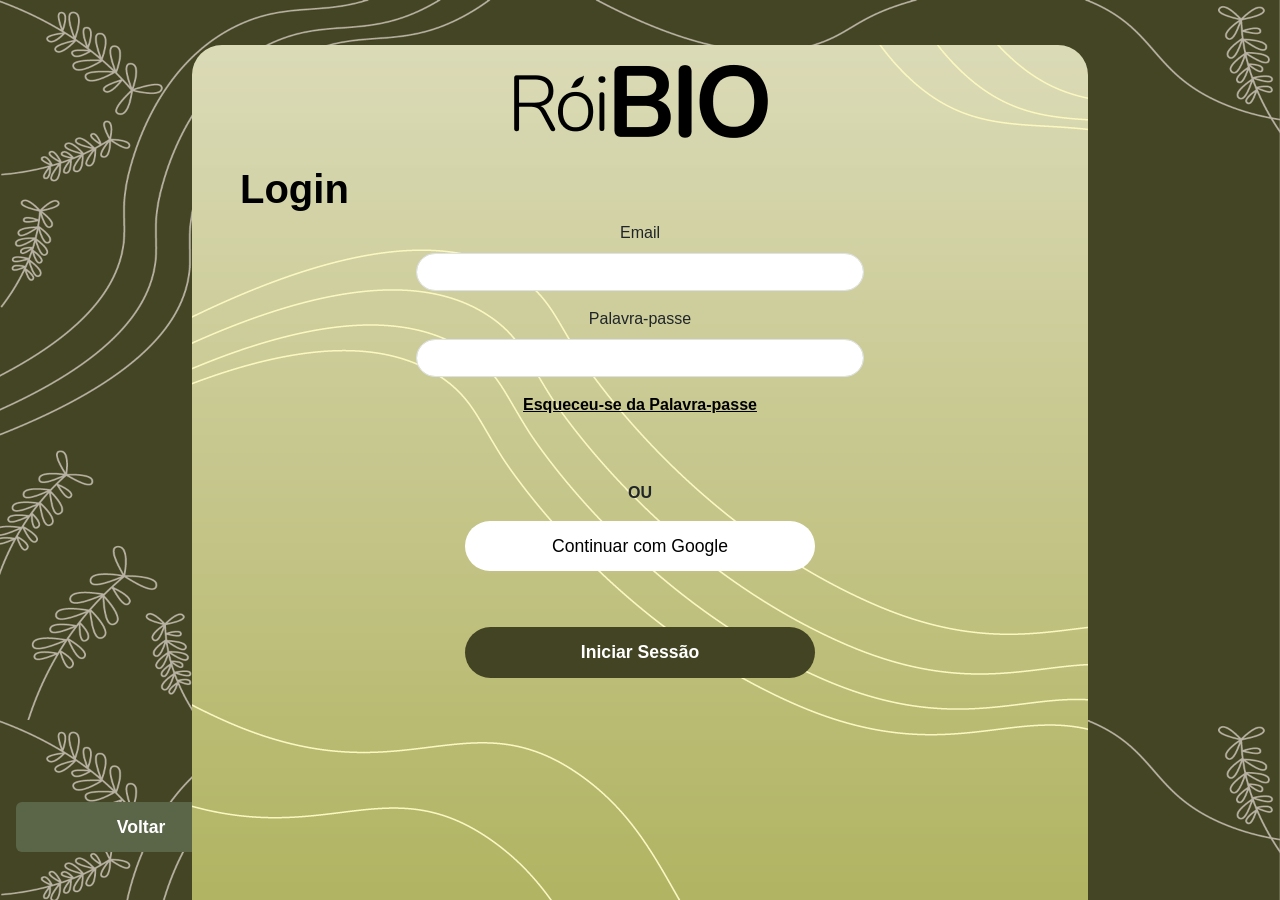
==== login.html @ 44358b93 "added background images" ====
<!DOCTYPE html>
<html lang="pt-PT">
<head>
    <meta charset="UTF-8">
    <meta name="viewport" content="width=device-width, initial-scale=1.0">
    <title>Bem-vindo - RóiBIO</title>
    <link href="https://cdn.jsdelivr.net/npm/bootstrap@5.3.8/dist/css/bootstrap.min.css" rel="stylesheet">
    <link rel="stylesheet" href="styleLogin.css">
    <link rel="stylesheet" href="bootstrapstyle.css">
    <script src="https://accounts.google.com/gsi/client" async defer></script>
</head>
<body>

    <div class="Menu-login" id="Menulogin">  

        <div class="conteudo-painel" id="btns-login">
        <aside class="sidebar-login">
        </div>
         <div class="btn-voltar mb-5 ms-3  position-absolute bottom-0 start-0" style="width: 250px;" id="btn-voltar">
                    <button class="btn" onclick="document.location='mainmenu.html'">Voltar</button></div>
        </aside>

        <main class="Quadro-login-page">
         
                <div class="conteudo-painel" id="painel-formulario">
                <img src="img/logoPreto.png" alt="Logo RóiBIO">

                <h1 class="text-start ms-5" style=" color:black; font-weight: bold;">Login</h1>
                <form class="d-flex flex-column align-items-center mx-auto" style="max-width: 50%;" onsubmit="validarLogin(event)"> 
                    
                <div class="w-100 mb-3">
                <label for="InputEmailLogin" class="form-label">Email</label>
                <input type="email" class="form-control caixapersonalizada" id="InputEmailLogin">
                </div>

                <div class="w-100 mb-3">
                <label for="InputPasswordLogin" class="form-label">Palavra-passe</label>
                <input type="password" class="form-control caixapersonalizada" id="InputPasswordLogin">
                </div>

                <div class="mb-3">
                <a href="#" style="font-weight: bold; text-decoration: underline; color: black;">Esqueceu-se da Palavra-passe</a>
            
                </div>
                    <p class="text fw-bold mt-5 mb-3">OU</p>
                <button type="button" class="btn-loginext rounded-5 d-flex align-items-center justify-content-center mb-2" onclick="fazerLoginGoogle()"> 
                <span>Continuar com Google</span>
                </button>

                <button type="submit" class="btn btn-submit rounded-5 mt-5" style="background-color:#434424">Iniciar Sessão</button>

</form>
            </div>
            
        </main>
    </div>
    </div>  
    </body>
    <script>

        window.onload = function () {

    google.accounts.id.initialize({
        client_id: "488497799658-k4s673jvnukbvrcd5hiqpaliio97kgad.apps.googleusercontent.com",
        callback: tratarRespostaGoogle
    });
}

    function fazerLoginGoogle() {
    google.accounts.id.prompt();
}

function tratarRespostaGoogle(resposta) {
    const payload = JSON.parse(atob(resposta.credential.split('.')[1]));
    
    console.log("Utilizador autenticado com sucesso!");
    console.log("Email vindo da Google: " + payload.email);
    console.log("Nome do Utilizador: " + payload.name);
    alert(`Bem-vindo à RóiBIO, ${payload.name}!`);
    window.location.href = 'coconut.html';
}
  

        function validarLogin(event) {

    event.preventDefault();

            let utilizadorEncontrado = false;
            let precisaDeAutenticacaoExterna = false;

    for (let i = 0; i < linhas.length; i++) {
    const dados = linhas[i].trim().split(',');
    const emailDoFicheiro = dados[0];
    const passwordDoFicheiro = dados[1];

    if (inputEL === emailDoFicheiro) {
        utilizadorEncontrado = true;
        

        if (passwordDoFicheiro === 'GOOGLE_AUTH') {
            precisaDeAutenticacaoExterna = true;
        } else if (inputPL === passwordDoFicheiro) {
            loginSucesso = true;
        }
        break; 
    }
}

    fetch('users.txt')
        .then(resposta => resposta.text()) // converte os dados recebidos em texto
        .then(texto => {
           
            const linhas = texto.split('\n'); // \n cria os arrays divididos em linhas 
            let loginSucesso = false;

  
            for (let i = 0; i < linhas.length; i++) {
     
                const dados = linhas[i].trim().split(',');
                const emailDoFicheiro = dados[0];
                const passwordDoFicheiro = dados[1];

            
                if (inputEL === emailDoFicheiro && inputPL === passwordDoFicheiro) {
                    loginSucesso = true;
                    break;
                }
            }

           if (loginSucesso) {
             alert('Login efetuado com sucesso! Bem-vindo à RóiBIO.');
             window.location.href = 'coconut.html';

            } else if (precisaDeAutenticacaoExterna) {

             alert('Esta conta foi criada através de um sistema de autenticação externo (Google). Por favor, utilize o botão "Continuar com Google" para entrar.');
            } else {

             alert('Email ou Palavra-passe incorretos. Tente novamente.');
            }
        })
        .catch(erro => {
            console.error('Erro ao ler o ficheiro de utilizadores:', erro);
            alert('Erro no sistema de autenticação.');
        });
}
    </script>

    <script type="text/javascript" src="https://appleid.cdn-apple.com/appleauth/static/jsapi/appleid/1/pt_PT/appleid.auth.js"></script>


</html>
---- styleLogin.css ----
body {
    background-image: url(img/Fundos/Sidebar/sidebar-tamanho-grande.png);
    background-size: cover;
    display: flex;
    justify-content: flex-end;
    align-items: center;
    width: 100%;
    padding: 20px;
    overflow: hidden;
    font-family: Arial, Helvetica, sans-serif;
}

.sidebar-login {
    display: block;
    position: fixed;
    height: 100%; 
    width: 250px;
    top: 25%;
    left: 0;
    padding-top: 150px;
    margin-left: 80px;
    
}

.sidebar-login-text {
    display: flex;
    color: #fffff1;
    text-shadow: -2px -2px 0 #3a3a27, 2px -2px 0 #3a3a27, -2px 2px 0 #3a3a27, 2px 2px 0 #3a3a27;
    text-align: center;
    font-size: 1.4rem;
    font-weight: bold;
    line-height: 1.4;
    margin-bottom: 40px;
    max-width: 250px;
}

.btns-login {
    display: flex;
    flex-direction: column;
    gap: 15px;
    width: 100%;
    align-items: center;
}

.btn {
    display: block;
    width: 100%;
    max-width: 350px;
    padding: 12px 20px;
    background-color: #5b6649; 
    color: #ffffff;
    text-align: center;
    text-decoration: none;
    font-weight: bold;
    font-size: 1.1rem;
    border: none;
    cursor: pointer;
}

.btn-loginext {
    width: 100%;
    max-width: 350px;
    padding: 12px 20px;
    background-color: #ffffff; 
    color: #000000;
    text-decoration: none;
    font-size: 1.1rem;
    border: none;
    cursor: pointer;
}

.btn:hover {
    background-color: #6c7957;
}

.Quadro-login {
    display: block; 
    position: absolute;
    background-image: url(img/Fundos/Quadrado/Quadrado-tamanho-grande.png);
    width: 75%;
    height: 95vh;
    border-radius: 30px 0 0 0;
    right: 0;
    bottom: 0;
}

.Quadro-login-page{
    display: block; 
    position: absolute;
    left: 0;                  
    right: 0;                
    margin-left: auto;        
    margin-right: auto; 
    text-align: center; 
    align-items: center;  
    bottom: 0;
    width: 70%;
    height: 95vh;
    background-image: url(img/Fundos/Quadrado/Quadrado-tamanho-grande.png);
    border-radius: 30px 30px 0 0;
}


.Quadro-login img {
    position: absolute;
    max-width: 500px;
    height: auto; 
    border-radius: 25px;
    border-style: solid;
    border-color: #ffffff;
}

.photo-login-1 {
    top: 100px;  
    left: 150px;
}

.photo-login-2 {
    bottom: 100px;  
    right: 150px;
}

.logo-menu-login {
    position: absolute;
    top: 0;
    max-width: 250px;
}

.active-login .Quadro-login{
    display: block; 
    position: absolute;
    left: 0;                  
    right: 0;                
    margin-left: auto;        
    margin-right: auto; 
    text-align: center; 
    align-items: center;  
    bottom: 0;
    width: 70%;
    height: 95vh;
    background-image: url(img/Fundos/Quadrado/Quadrado-tamanho-grande.png);
    border-radius: 30px 30px 0 0;
}

.active-login .Quadro-login img {
    position: relative;
    max-width: 500px;
    margin-bottom: 30px;
    height: auto;
    border: none;
}

.caixapersonalizada{
    border-radius: 20px;
    box-shadow: none;
}

.Quadro-registo{
    display: block; 
    position: absolute;
    left: 0;                  
    right: 0;                
    margin-left: auto;        
    margin-right: auto; 
    text-align: center; 
    align-items: center;  
    bottom: 0;
    width: 70%;
    height: 95vh;
    background-image: url(img/Fundos/Quadrado/Quadrado-tamanho-grande.png);
    border-radius: 30px 30px 0 0;
}

.Quadro-registo img {
    position: relative;
    max-width: 500px;
    margin-bottom: 30px;
    height: auto;
    border: none;
}

.container-sucesso{
    border-radius: 30px;
    background-image: url(img/Fundos/Sucesso/Sucesso-tamanho-grande.png);
    color: #ffffff;
    max-width: 55%;
    margin-top: 10%;
    min-height: 300px;
    align-content: center;
}
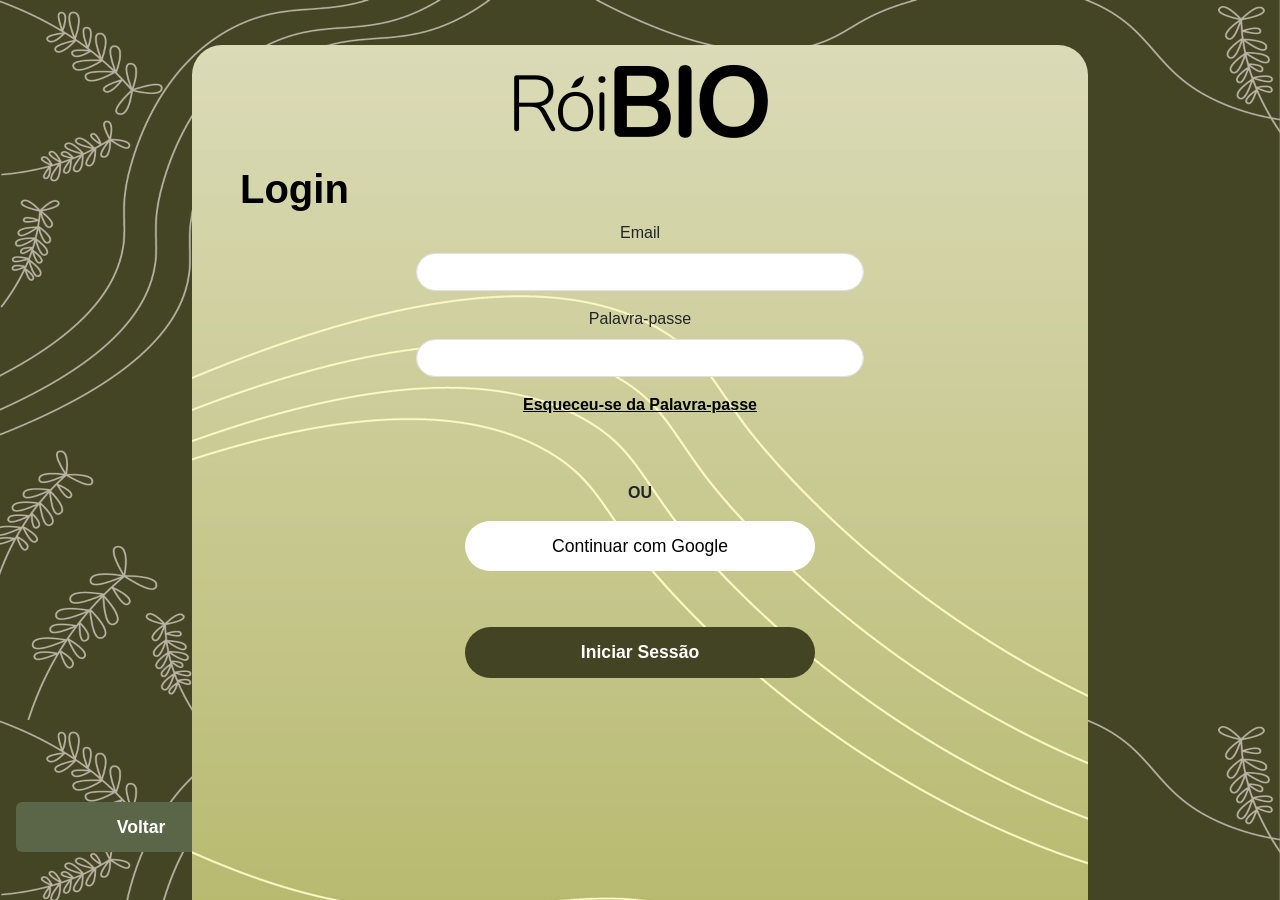
==== commit dbe15f5d: "niggligwiggli acho que acabei fds" ====
--- a/login.html
+++ b/login.html
@@ -1,5 +1,6 @@
 <!DOCTYPE html>
 <html lang="pt-PT">
+
 <head>
     <meta charset="UTF-8">
     <meta name="viewport" content="width=device-width, initial-scale=1.0">
@@ -9,144 +10,151 @@
     <link rel="stylesheet" href="bootstrapstyle.css">
     <script src="https://accounts.google.com/gsi/client" async defer></script>
 </head>
+
 <body>
 
-    <div class="Menu-login" id="Menulogin">  
+    <div class="Menu-login" id="Menulogin">
 
         <div class="conteudo-painel" id="btns-login">
-        <aside class="sidebar-login">
+            <aside class="sidebar-login">
         </div>
-         <div class="btn-voltar mb-5 ms-3  position-absolute bottom-0 start-0" style="width: 250px;" id="btn-voltar">
-                    <button class="btn" onclick="document.location='mainmenu.html'">Voltar</button></div>
+        <div class="btn-voltar mb-5 ms-3  position-absolute bottom-0 start-0" style="width: 250px;" id="btn-voltar">
+            <button class="btn" onclick="document.location='mainmenu.html'">Voltar</button>
+        </div>
         </aside>
 
         <main class="Quadro-login-page">
-         
-                <div class="conteudo-painel" id="painel-formulario">
+
+            <div class="conteudo-painel" id="painel-formulario">
                 <img src="img/logoPreto.png" alt="Logo RóiBIO">
 
                 <h1 class="text-start ms-5" style=" color:black; font-weight: bold;">Login</h1>
-                <form class="d-flex flex-column align-items-center mx-auto" style="max-width: 50%;" onsubmit="validarLogin(event)"> 
-                    
-                <div class="w-100 mb-3">
-                <label for="InputEmailLogin" class="form-label">Email</label>
-                <input type="email" class="form-control caixapersonalizada" id="InputEmailLogin">
-                </div>
+                <form class="d-flex flex-column align-items-center mx-auto" style="max-width: 50%;"
+                    onsubmit="validarLogin(event)">
 
-                <div class="w-100 mb-3">
-                <label for="InputPasswordLogin" class="form-label">Palavra-passe</label>
-                <input type="password" class="form-control caixapersonalizada" id="InputPasswordLogin">
-                </div>
+                    <div class="w-100 mb-3">
+                        <label for="InputEmailLogin" class="form-label">Email</label>
+                        <input type="email" class="form-control caixapersonalizada" id="InputEmailLogin">
+                    </div>
 
-                <div class="mb-3">
-                <a href="#" style="font-weight: bold; text-decoration: underline; color: black;">Esqueceu-se da Palavra-passe</a>
-            
-                </div>
+                    <div class="w-100 mb-3">
+                        <label for="InputPasswordLogin" class="form-label">Palavra-passe</label>
+                        <input type="password" class="form-control caixapersonalizada" id="InputPasswordLogin">
+                    </div>
+
+                    <div class="mb-3">
+                        <a href="#" style="font-weight: bold; text-decoration: underline; color: black;">Esqueceu-se da
+                            Palavra-passe</a>
+
+                    </div>
                     <p class="text fw-bold mt-5 mb-3">OU</p>
-                <button type="button" class="btn-loginext rounded-5 d-flex align-items-center justify-content-center mb-2" onclick="fazerLoginGoogle()"> 
-                <span>Continuar com Google</span>
-                </button>
+                    <button type="button"
+                        class="btn-loginext rounded-5 d-flex align-items-center justify-content-center mb-2"
+                        onclick="fazerLoginGoogle()">
+                        <span>Continuar com Google</span>
+                    </button>
 
-                <button type="submit" class="btn btn-submit rounded-5 mt-5" style="background-color:#434424">Iniciar Sessão</button>
+                    <button type="submit" class="btn btn-submit rounded-5 mt-5" style="background-color:#434424">Iniciar
+                        Sessão</button>
 
-</form>
+                </form>
             </div>
-            
+
         </main>
     </div>
-    </div>  
-    </body>
-    <script>
+    </div>
+</body>
+<script>
 
-        window.onload = function () {
+    window.onload = function () {
 
-    google.accounts.id.initialize({
-        client_id: "488497799658-k4s673jvnukbvrcd5hiqpaliio97kgad.apps.googleusercontent.com",
-        callback: tratarRespostaGoogle
-    });
-}
+        google.accounts.id.initialize({
+            client_id: "488497799658-k4s673jvnukbvrcd5hiqpaliio97kgad.apps.googleusercontent.com",
+            callback: tratarRespostaGoogle
+        });
+    }
 
     function fazerLoginGoogle() {
-    google.accounts.id.prompt();
-}
+        google.accounts.id.prompt();
+    }
 
-function tratarRespostaGoogle(resposta) {
-    const payload = JSON.parse(atob(resposta.credential.split('.')[1]));
-    
-    console.log("Utilizador autenticado com sucesso!");
-    console.log("Email vindo da Google: " + payload.email);
-    console.log("Nome do Utilizador: " + payload.name);
-    alert(`Bem-vindo à RóiBIO, ${payload.name}!`);
-    window.location.href = 'coconut.html';
-}
-  
+    function tratarRespostaGoogle(resposta) {
+        const payload = JSON.parse(atob(resposta.credential.split('.')[1]));
 
-        function validarLogin(event) {
+        console.log("Utilizador autenticado com sucesso!");
+        console.log("Email vindo da Google: " + payload.email);
+        console.log("Nome do Utilizador: " + payload.name);
+        alert(`Bem-vindo à RóiBIO, ${payload.name}!`);
+        window.location.href = 'coconut.html';
+    }
 
-    event.preventDefault();
 
-            let utilizadorEncontrado = false;
-            let precisaDeAutenticacaoExterna = false;
+    function validarLogin(event) {
 
-    for (let i = 0; i < linhas.length; i++) {
-    const dados = linhas[i].trim().split(',');
-    const emailDoFicheiro = dados[0];
-    const passwordDoFicheiro = dados[1];
+        event.preventDefault();
 
-    if (inputEL === emailDoFicheiro) {
-        utilizadorEncontrado = true;
-        
+        let utilizadorEncontrado = false;
+        let precisaDeAutenticacaoExterna = false;
 
-        if (passwordDoFicheiro === 'GOOGLE_AUTH') {
-            precisaDeAutenticacaoExterna = true;
-        } else if (inputPL === passwordDoFicheiro) {
-            loginSucesso = true;
+        for (let i = 0; i < linhas.length; i++) {
+            const dados = linhas[i].trim().split(',');
+            const emailDoFicheiro = dados[0];
+            const passwordDoFicheiro = dados[1];
+
+            if (inputEL === emailDoFicheiro) {
+                utilizadorEncontrado = true;
+
+
+                if (passwordDoFicheiro === 'GOOGLE_AUTH') {
+                    precisaDeAutenticacaoExterna = true;
+                } else if (inputPL === passwordDoFicheiro) {
+                    loginSucesso = true;
+                }
+                break;
+            }
         }
-        break; 
+
+        fetch('users.txt')
+            .then(resposta => resposta.text()) // converte os dados recebidos em texto
+            .then(texto => {
+
+                const linhas = texto.split('\n'); // \n cria os arrays divididos em linhas 
+                let loginSucesso = false;
+
+
+                for (let i = 0; i < linhas.length; i++) {
+
+                    const dados = linhas[i].trim().split(',');
+                    const emailDoFicheiro = dados[0];
+                    const passwordDoFicheiro = dados[1];
+
+
+                    if (inputEL === emailDoFicheiro && inputPL === passwordDoFicheiro) {
+                        loginSucesso = true;
+                        break;
+                    }
+                }
+
+                if (loginSucesso) {
+                    alert('Login efetuado com sucesso! Bem-vindo à RóiBIO.');
+                    window.location.href = 'coconut.html';
+
+                } else if (precisaDeAutenticacaoExterna) {
+
+                    alert('Esta conta foi criada através de um sistema de autenticação externo (Google). Por favor, utilize o botão "Continuar com Google" para entrar.');
+                } else {
+
+                    alert('Email ou Palavra-passe incorretos. Tente novamente.');
+                }
+            })
+            .catch(erro => {
+                console.error('Erro ao ler o ficheiro de utilizadores:', erro);
+                alert('Erro no sistema de autenticação.');
+            });
     }
-}
+</script>
 
-    fetch('users.txt')
-        .then(resposta => resposta.text()) // converte os dados recebidos em texto
-        .then(texto => {
-           
-            const linhas = texto.split('\n'); // \n cria os arrays divididos em linhas 
-            let loginSucesso = false;
 
-  
-            for (let i = 0; i < linhas.length; i++) {
-     
-                const dados = linhas[i].trim().split(',');
-                const emailDoFicheiro = dados[0];
-                const passwordDoFicheiro = dados[1];
-
-            
-                if (inputEL === emailDoFicheiro && inputPL === passwordDoFicheiro) {
-                    loginSucesso = true;
-                    break;
-                }
-            }
-
-           if (loginSucesso) {
-             alert('Login efetuado com sucesso! Bem-vindo à RóiBIO.');
-             window.location.href = 'coconut.html';
-
-            } else if (precisaDeAutenticacaoExterna) {
-
-             alert('Esta conta foi criada através de um sistema de autenticação externo (Google). Por favor, utilize o botão "Continuar com Google" para entrar.');
-            } else {
-
-             alert('Email ou Palavra-passe incorretos. Tente novamente.');
-            }
-        })
-        .catch(erro => {
-            console.error('Erro ao ler o ficheiro de utilizadores:', erro);
-            alert('Erro no sistema de autenticação.');
-        });
-}
-    </script>
-
-    <script type="text/javascript" src="https://appleid.cdn-apple.com/appleauth/static/jsapi/appleid/1/pt_PT/appleid.auth.js"></script>
 
 
 </html>
--- a/styleLogin.css
+++ b/styleLogin.css
@@ -13,13 +13,13 @@
 .sidebar-login {
     display: block;
     position: fixed;
-    height: 100%; 
+    height: 100%;
     width: 250px;
     top: 25%;
     left: 0;
     padding-top: 150px;
     margin-left: 80px;
-    
+
 }
 
 .sidebar-login-text {
@@ -47,7 +47,7 @@
     width: 100%;
     max-width: 350px;
     padding: 12px 20px;
-    background-color: #5b6649; 
+    background-color: #5b6649;
     color: #ffffff;
     text-align: center;
     text-decoration: none;
@@ -61,7 +61,7 @@
     width: 100%;
     max-width: 350px;
     padding: 12px 20px;
-    background-color: #ffffff; 
+    background-color: #ffffff;
     color: #000000;
     text-decoration: none;
     font-size: 1.1rem;
@@ -74,7 +74,7 @@
 }
 
 .Quadro-login {
-    display: block; 
+    display: block;
     position: absolute;
     background-image: url(img/Fundos/Quadrado/Quadrado-tamanho-grande.png);
     width: 75%;
@@ -84,15 +84,15 @@
     bottom: 0;
 }
 
-.Quadro-login-page{
-    display: block; 
-    position: absolute;
-    left: 0;                  
-    right: 0;                
-    margin-left: auto;        
-    margin-right: auto; 
-    text-align: center; 
-    align-items: center;  
+.Quadro-login-page {
+    display: block;
+    position: absolute;
+    left: 0;
+    right: 0;
+    margin-left: auto;
+    margin-right: auto;
+    text-align: center;
+    align-items: center;
     bottom: 0;
     width: 70%;
     height: 95vh;
@@ -104,19 +104,19 @@
 .Quadro-login img {
     position: absolute;
     max-width: 500px;
-    height: auto; 
+    height: auto;
     border-radius: 25px;
     border-style: solid;
     border-color: #ffffff;
 }
 
 .photo-login-1 {
-    top: 100px;  
+    top: 100px;
     left: 150px;
 }
 
 .photo-login-2 {
-    bottom: 100px;  
+    bottom: 100px;
     right: 150px;
 }
 
@@ -126,15 +126,15 @@
     max-width: 250px;
 }
 
-.active-login .Quadro-login{
-    display: block; 
-    position: absolute;
-    left: 0;                  
-    right: 0;                
-    margin-left: auto;        
-    margin-right: auto; 
-    text-align: center; 
-    align-items: center;  
+.active-login .Quadro-login {
+    display: block;
+    position: absolute;
+    left: 0;
+    right: 0;
+    margin-left: auto;
+    margin-right: auto;
+    text-align: center;
+    align-items: center;
     bottom: 0;
     width: 70%;
     height: 95vh;
@@ -150,20 +150,20 @@
     border: none;
 }
 
-.caixapersonalizada{
+.caixapersonalizada {
     border-radius: 20px;
     box-shadow: none;
 }
 
-.Quadro-registo{
-    display: block; 
-    position: absolute;
-    left: 0;                  
-    right: 0;                
-    margin-left: auto;        
-    margin-right: auto; 
-    text-align: center; 
-    align-items: center;  
+.Quadro-registo {
+    display: block;
+    position: absolute;
+    left: 0;
+    right: 0;
+    margin-left: auto;
+    margin-right: auto;
+    text-align: center;
+    align-items: center;
     bottom: 0;
     width: 70%;
     height: 95vh;
@@ -179,12 +179,89 @@
     border: none;
 }
 
-.container-sucesso{
+.container-sucesso {
     border-radius: 30px;
     background-image: url(img/Fundos/Sucesso/Sucesso-tamanho-grande.png);
     color: #ffffff;
-    max-width: 55%;
+    max-width: 536px;
     margin-top: 10%;
     min-height: 300px;
     align-content: center;
-}+}
+
+
+@media screen and (max-width: 991px) {
+    body {
+        flex-direction: column;
+        justify-content: flex-start; /* Alinha tudo a começar do topo */
+        overflow-y: auto; /* Permite scroll se os elementos excederem a altura */
+        padding: 0;
+        height: auto;
+        min-height: 100vh;
+    }
+
+    .Menu-login {
+        display: flex;
+        flex-direction: column;
+        align-items: center;
+        justify-content: space-between; 
+        min-height: 100vh;
+        width: 100%;
+    }
+
+    .upbar-login {
+        position: relative;
+        width: 100%;
+        height: auto;
+        top: 0;
+        flex-direction: column;
+        align-items: center;
+        text-align: center;
+        color: #fffff1;
+        text-shadow: -2px -2px 0 #3a3a27, 2px -2px 0 #3a3a27, -2px 2px 0 #3a3a27, 2px 2px 0 #3a3a27;
+        font-weight: bold;
+        font-size: large;
+    }
+
+    .logo-menu-login {
+        position: relative;
+        margin-bottom: 15px;
+    }
+
+    .upbar-login-text {
+        position: relative;
+        margin-bottom: 20px;
+        margin-left: 3px;
+        margin-right: 3px;
+    }
+
+    .Quadro-login, .Quadro-login-page {
+        position: relative;
+        width: 100%;
+        height: auto;
+        min-height: 50vh;
+        border-radius: 30px 30px 0 0;
+        padding: 30px 20px;
+        margin-top: auto;
+        right: unset;
+        bottom: unset;
+    }
+
+    .underbar-login {
+        position: relative;
+        width: 100%;
+        height: auto;
+        bottom: 0;
+        margin: 0;
+        padding: 20px 0;
+    }
+
+    .btns-login-sm{
+    display: flex;
+    flex-direction: column;
+    gap: 15px;
+    width: 100%;
+    align-items: center;
+    }
+}
+
